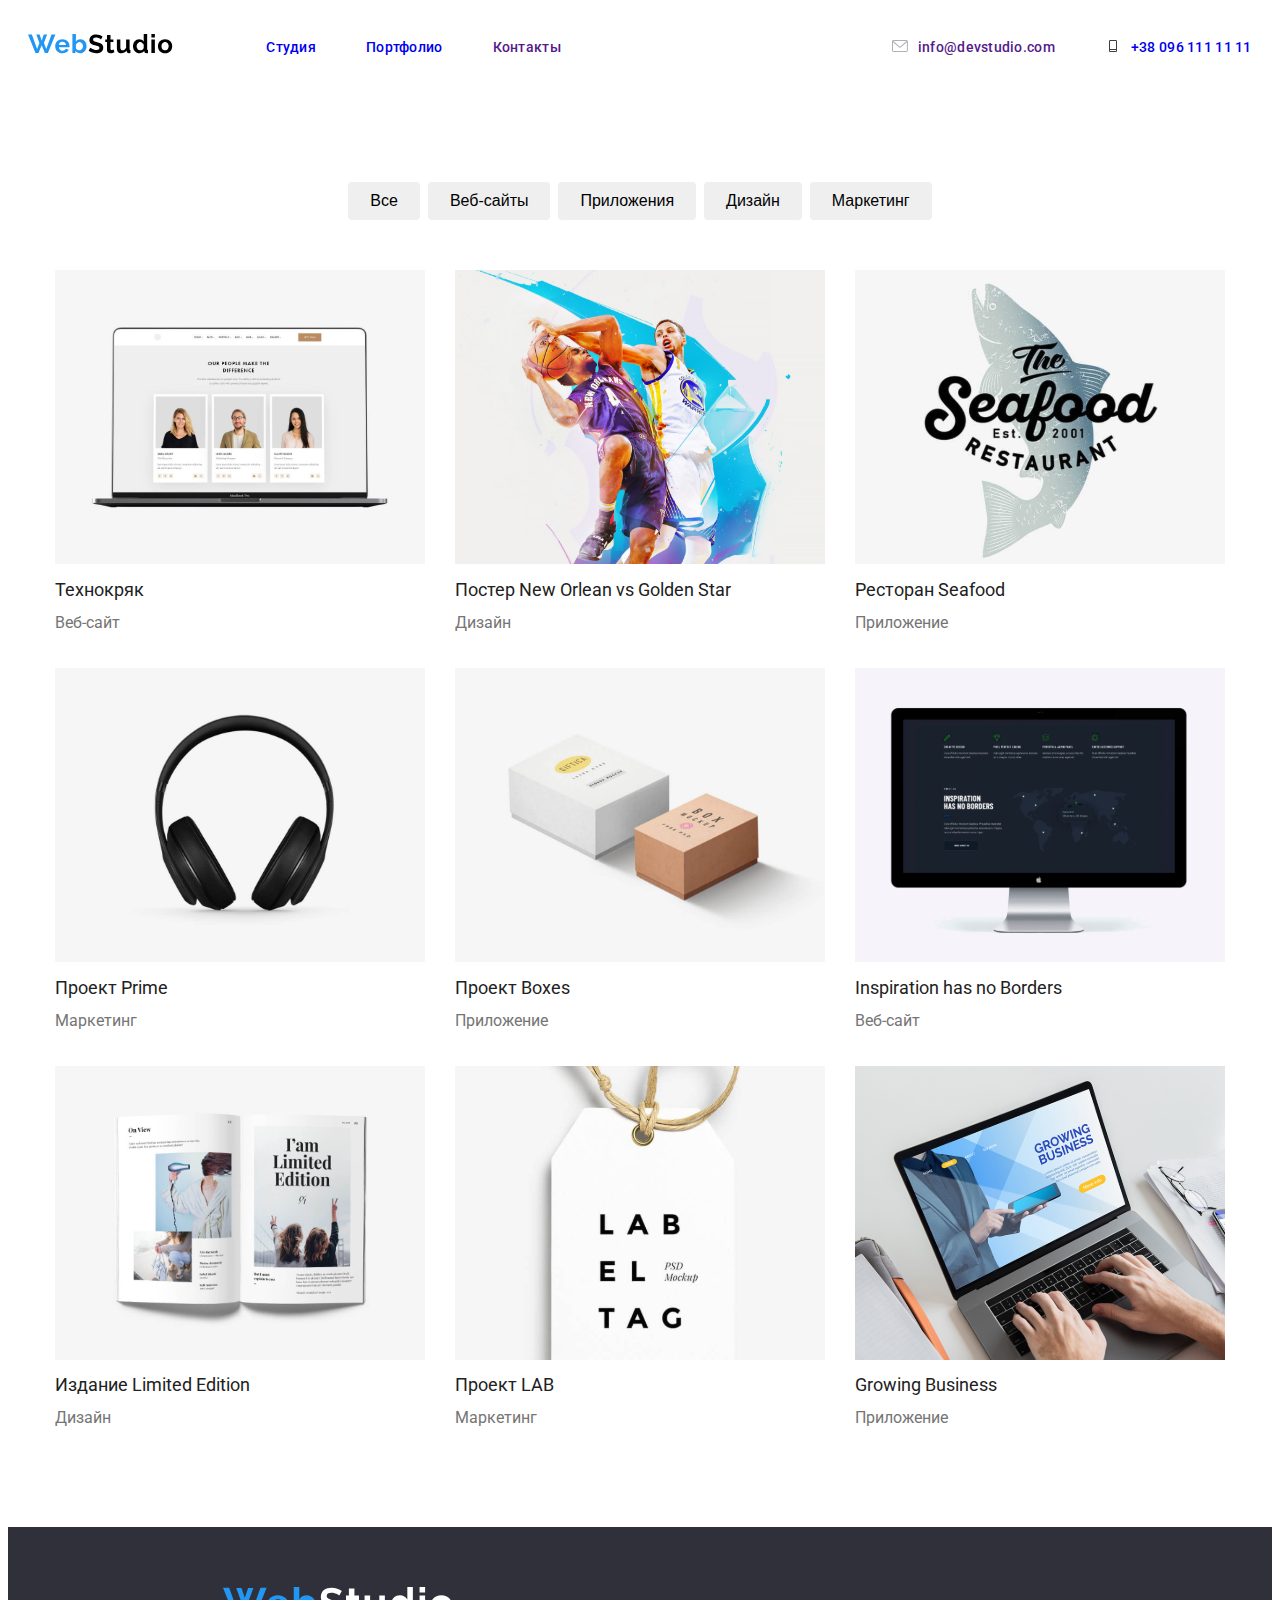
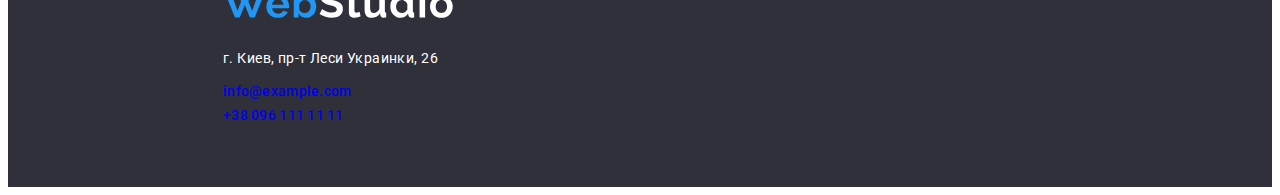
==== portfolio.html @ 1496f811 "1" ====
<!DOCTYPE html>
<html lang="en">
  <head>
    <meta charset="UTF-8" />
    <meta http-equiv="X-UA-Compatible" content="IE=edge" />
    <meta name="viewport" content="width=device-width, initial-scale=1.0" />
    <title>Document</title>
    <link
      rel="stylesheet"
      href="https://cdnjs.cloudflare.com/ajax/libs/modern-normalize/1.1.0/modern-normalize.min.css"
      integrity="sha512-wpPYUAdjBVSE4KJnH1VR1HeZfpl1ub8YT/NKx4PuQ5NmX2tKuGu6U/JRp5y+Y8XG2tV+wKQpNHVUX03MfMFn9Q=="
      crossorigin="anonymous"
      referrerpolicy="no-referrer"
    />
    <link rel="stylesheet" href="./css/styles.css" />
  </head>
  <body>
    <header>
      <nav class="container">
        <a href="./index.html" class="logo">
          <img src="./images/logo-top.svg" alt="лого компании топ" />
        </a>
        <ul class="site-nav-list">
          <li>
            <a href="./index.html">Студия</a>
          </li>
          <li>
            <a href="./portfolio.html">Портфолио</a>
          </li>
          <li>
            <a href="">Контакты</a>
          </li>
        </ul>
        <ul class="contacts">
          <li class="contacts-mail">
            <svg class="icon-mail-image">
              <use
                href="./images/icons.svg/svg-sprite/symbol-defs.svg/symbol-defs.svg#icon-mail-image"
              ></use></svg
            ><a href="">info@devstudio.com</a>
          </li>
          <li class="contacts-phone">
            <svg class="icon-mobile-image">
              <use
                href="./images/icons.svg/svg-sprite/symbol-defs.svg/symbol-defs.svg#icon-mobile-image"
              ></use></svg
            ><a href="tel:+380961111111">+38 096 111 11 11</a>
          </li>
        </ul>
      </nav>
    </header>
    <section class="main-container">
      <div class="portfolio-container">
        <ul class="portfolio-nav">
          <li class="portfolio-nav-list">
            <button class="button-nav">Все</button>
          </li>
          <li class="portfolio-nav-list">
            <button class="button-nav">Веб-сайты</button>
          </li>
          <li class="portfolio-nav-list">
            <button class="button-nav">Приложения</button>
          </li>
          <li class="portfolio-nav-list">
            <button class="button-nav">Дизайн</button>
          </li>
          <li class="portfolio-nav-list">
            <button class="button-nav">Маркетинг</button>
          </li>
        </ul>
        <div class="portfolio-elements-container">
          <div class="portfolio-element">
            <img src="./images/technokryak.svg" alt="" />
            <p class="elements-name">Технокряк</p>
            <p class="elements-desc">Веб-сайт</p>
          </div>
          <div class="portfolio-element">
            <img src="./images/backetball-poster.svg" alt="" />
            <p class="elements-name">Постер New Orlean vs Golden Star</p>
            <p class="elements-desc">Дизайн</p>
          </div>
          <div class="portfolio-element">
            <img src="./images/restaurant-poster.svg" alt="" />
            <p class="elements-name">Ресторан Seafood</p>
            <p class="elements-desc">Приложение</p>
          </div>
          <div class="portfolio-element">
            <img src="./images/headphones.svg" alt="" />
            <p class="elements-name">Проект Prime</p>
            <p class="elements-desc">Маркетинг</p>
          </div>
          <div class="portfolio-element">
            <img src="./images/boxes.svg" alt="" />
            <p class="elements-name">Проект Boxes</p>
            <p class="elements-desc">Приложение</p>
          </div>
          <div class="portfolio-element">
            <img src="./images/monoblock.svg" alt="" />
            <p class="elements-name">Inspiration has no Borders</p>
            <p class="elements-desc">Веб-сайт</p>
          </div>
          <div class="portfolio-element">
            <img src="./images/book.svg" alt="" />
            <p class="elements-name">Издание Limited Edition</p>
            <p class="elements-desc">Дизайн</p>
          </div>
          <div class="portfolio-element">
            <img src="./images/label.svg" alt="" />
            <p class="elements-name">Проект LAB</p>
            <p class="elements-desc">Маркетинг</p>
          </div>
          <div class="portfolio-element">
            <img src="./images/laptop.svg" alt="" />
            <p class="elements-name">Growing Business</p>
            <p class="elements-desc">Приложение</p>
          </div>
        </div>
      </div>
    </section>
    <footer class="footer">
      <div class="footer-container">
        <a class="logo-bottom">
          <img src="./images/logo-bottom.svg" />
        </a>
        <p class="adress">г. Киев, пр-т Леси Украинки, 26</p>
        <a class="e-mail" href="info@example.com">info@example.com</a>
        <a class="number" href="tel:+380961111111">+38 096 111 11 11</a>
        <!-- <p class="number">+38 099 111 11 11</p> -->
      </div>
    </footer>
  </body>
</html>
---- css/styles.css ----
@import url("https://fonts.googleapis.com/css2?family=Roboto:wght@400;500;700;900&display=swap");

:root {
  --primary-text-colo: rgba (0, 0, 0, 0.8);
}
*,
*::before,
*::after {
  box-sizing: border-box;
}
body {
  font-family: "Roboto", sans-serif;
  line-height: 1.7;
  font-size: 14px;
  color: #212121;
}

a {
  text-decoration: none;
  font-style: normal;
  font-weight: 500;
  font-size: 14px;
  letter-spacing: 0.02em;
}

ul {
  list-style: none;
  margin: 0;
  padding: 0;
}

h1,
h2,
h3,
p,
h5,
h6,
p {
  margin: 0;
}

img {
  width: 100%;
  height: auto;
}

.container {
  height: 80px;
  display: flex;
  align-items: center;
  justify-content: center;
}
.site-nav-list {
  display: flex;
  margin-left: 93px;
}
.site-nav-list li a:hover,
.contacts li a:hover {
  color: #2196f3;
}
.site-nav-list li a:active,
.contacts li a:active {
  color: #2196f3;
}

.icon-mail-image {
  fill: #757575;
  width: 16px;
  height: 12px;
  margin-right: 10px;
}
.icon-mail-image:hover,
.icon-mobile-image :hover {
  fill: #2196f3;
}

.icon-mobile-image {
  width: 16px;
  height: 12px;
  margin-right: 10px;
}

.hero {
  display: flex;
  justify-content: center;
  align-items: center;
  flex-direction: column;
  width: 100%;
  height: 600;
  padding-top: 200px;
  padding-bottom: 200px;
  background-image: url(../images/icons.svg/hero-background.svg);
  background-color: #2f303a;
}

.hero .hero-title {
  max-width: 696px;
  font-style: normal;
  font-weight: 900;
  font-size: 44px;
  line-height: 1.36;
  text-align: center;
  letter-spacing: 0.06em;
  text-transform: uppercase;

  color: #ffffff;
}
button {
  border: 0;
}
.hero .button {
  font-weight: 700;
  font-size: 16px;
  line-height: 1.87;
  letter-spacing: 0.06em;

  color: #ffffff;
  padding: 10px 32px;
  background-color: #2196f3;
  cursor: pointer;
  border-radius: 4px;
}

.site-nav-list li:not(:last-child) {
  margin-right: 50px;
}
.contacts {
  display: flex;
  margin-left: 331px;
}
.contacts li:not(:last-child) {
  margin-right: 50px;
}

.benefits {
  width: 100%;

  margin: 0 auto;
}
.benefits-list {
  display: flex;
  justify-content: center;
  margin-left: auto;
  /* почему тут не работает маржин лефт райт авто?потому что у .benefits маржин 0 auto? */
  margin-right: auto;
  padding-top: 94px;
}
.benefits-list .list-item {
  max-width: 270px;
}
.benefits .list-item:not(:first-child) {
  margin-left: 30px;
}

.list-item::before {
  display: block;
  content: "";
  height: 120px;
  margin-bottom: 30px;
  background-size: contain;
}
.icon-antenna::before {
  background-image: url(../images/icons.svg/Antenna.svg);
}
.icon-cloks::before {
  background-image: url(../images/icons.svg/Cloks.svg);
}
.icon-diagram::before {
  background-image: url(../images/icons.svg/Diagram.svg);
}
.icon-astronaut::before {
  background-image: url(../images/icons.svg/Astronaut.svg);
}
.benefits-list .title {
  font-style: normal;
  font-weight: 700;
  font-size: 14px;
  line-height: 1.1721;
  letter-spacing: 0.03em;
  text-transform: uppercase;
}

.benefits-list .text {
  font-weight: 400;
  font-size: 14px;
  line-height: 1.7142;
  letter-spacing: 0.03em;
  padding-top: 10px;
  color: #757575;
}

.benefits .title-specializations {
  width: 100%;
  height: auto;
  text-align: center;
  font-weight: 700;
  font-size: 36px;
  line-height: 1.1719;
  padding-top: 94px;
  /* ???? правильно ли сделал что дал паддинг топ? */
}

.specializations-images {
  display: flex;
  width: 100%;
  height: auto;
  justify-content: center;
  padding-top: 50px;
  /* margin: 0 auto; это не работает (не ставит картинки по центру,видимо потому что width 100% и ему не откуда отталкиваться */
}

.specializations-images .img {
  width: 370px;
  height: 294px;
}

.specializations-images .img:not(:first-child) {
  margin-left: 30px;
}

.team-container {
  margin-top: 94px;
  background-color: #f5f4fa;
  padding-bottom: 94px;
}

.team-container h2 {
  font-style: normal;
  font-weight: 700;
  font-size: 36px;
  text-align: center;
  padding-top: 94px;
}

.command-section {
  width: 73.125%;
  height: auto;
  padding-top: 50px;
  /* padding-bottom: 94px; */
  display: flex;
  margin-left: auto;
  margin-right: auto;
  /* background-color: #ffffff; */
}
.command-card {
  background-color: #ffffff;
  box-shadow: 0px 2px 1px 0px rgba(0, 0, 0, 0.2);
  box-shadow: 0px 1px 1px 0px rgba(0, 0, 0, 0.14);
  box-shadow: 0px 1px 3px 0px rgba(0, 0, 0, 0.12);
}

.command-card:not(:first-child) {
  width: calc(100%-90) / 3;
  margin-left: 30px;
}

.command-card h5 {
  padding-top: 30px;
  text-align: center;
  font-style: normal;
  font-weight: 500;
  font-size: 16px;
  line-height: 1, 1875;
}

.command-card h6 {
  padding-top: 10px;
  margin-bottom: 15px;
  text-align: center;
  font-style: normal;
  font-weight: 400;
  font-size: 16px;
  line-height: 1, 1875;
}
.social-links {
  display: flex;
  width: 206px;
  height: 44px;
  margin-left: auto;
  margin-right: auto;
  margin-bottom: 19px;
  justify-content: space-between;
  text-align: center;
  /* object-position: 50% 50%; */
}
.social-item {
  width: 44px;
  height: 44px;
  border-radius: 50%;

  fill: #afb1b8;
  background-color: afb1b8;
  /* object-position: 50% 50%; */
}
.social-item:hover {
  background-color: #2196f3;
  fill: #ffffff;
}
.social-icon {
  width: 20px;
  height: 20px;
  /* object-position: 50% 50%; */

  /* fill: #afb1b8; */
}
/* .social-icon:hover {
  fill: #ffffff;
} */
.clients {
  padding: 94px;
  padding-left: auto;
  padding-right: auto;
}
.clients-text {
  text-align: center;
  margin-bottom: 50px;
}

.clients-list {
  display: flex;
  text-align: center;

  justify-content: space-between;
  width: 1170px;
  height: 92px;
  margin-left: auto;
  margin-right: auto;
}
svg {
  width: 100%;
  height: 100%;
}

.clients-item {
  width: 170px;
  height: 92px;
  fill: #afb1b8;
  border-color: #afb1b8;
}
.clients-item:hover {
  fill: #2196f3;
}
/* Футер */

.footer {
  width: 100%;
  height: auto;
  background-color: #2f303a;
}

.footer-container .logo-bottom {
  display: block;
  width: 231px;
  height: auto;
}
.footer-container {
  padding-top: 60px;
  padding-bottom: 60px;
  padding-left: 215px;
  font-style: normal;
  font-size: 14px;
  line-height: 24px;
  letter-spacing: 0.03em;
  color: #ffffff;
}

.adress {
  padding-top: 20px;
}

.e-mail {
  display: block;
  padding-top: 9px;
}

.number {
  padding-top: 9px;
  /* padding-bottom: 60px; */
}

/* страница "Портфолио" */
.icon-mail-image {
  fill: #afb1b8;
}
.contacts-mail ::before {
  /*??? тоже не работает background-image: url(../images/icons.svg/svg-sprite/prosto-svg-katinki/mail-image.svg); */
  /*????? не работает background-image: url(../images/icons.svg/svg-sprite/symbol-defs.svg/symbol-defs.svg#icon-mail-image); */
}
.main-container {
  height: auto;
  padding-left: 15px;
  padding-right: 15px;
  margin-left: auto;
  margin-right: auto;
}

.portfolio-container {
  padding-top: 94px;
  padding-bottom: 94px;
}

.portfolio-nav {
  display: flex;
  justify-content: center;
}

.portfolio-nav-list .button-nav {
  padding: 6px 22px;
  font-style: Medium;
  font-size: 16px;
  line-height: 26px;
  border: none;
  border-radius: 4px;
}

.portfolio-nav-list .button-nav:hover {
  color: #ffffff;
  background-color: #2196f3;
}

.portfolio-nav-list:not(:first-child) {
  margin-left: 8px;
}

.portfolio-elements-container {
  display: flex;
  width: 1170px;
  display: flex;
  flex-wrap: wrap;
  padding-top: 50px;
  margin-left: auto;
  margin-right: auto;
}

.portfolio-element {
  width: calc(100%-60px) / 3;
  margin-right: 30px;
  margin-bottom: 30px;
}

.portfolio-element:nth-child(3n) {
  margin-right: 0px;
}

.portfolio-element:nth-last-child(-n + 3) {
  margin-bottom: 0px;
}

.elements-name {
  font-style: Bold;
  font-size: 18px;
  line-height: 2;
}

.elements-desc {
  font-style: Regular;
  font-size: 16px;
  line-height: 1.875;
  color: #757575;
}
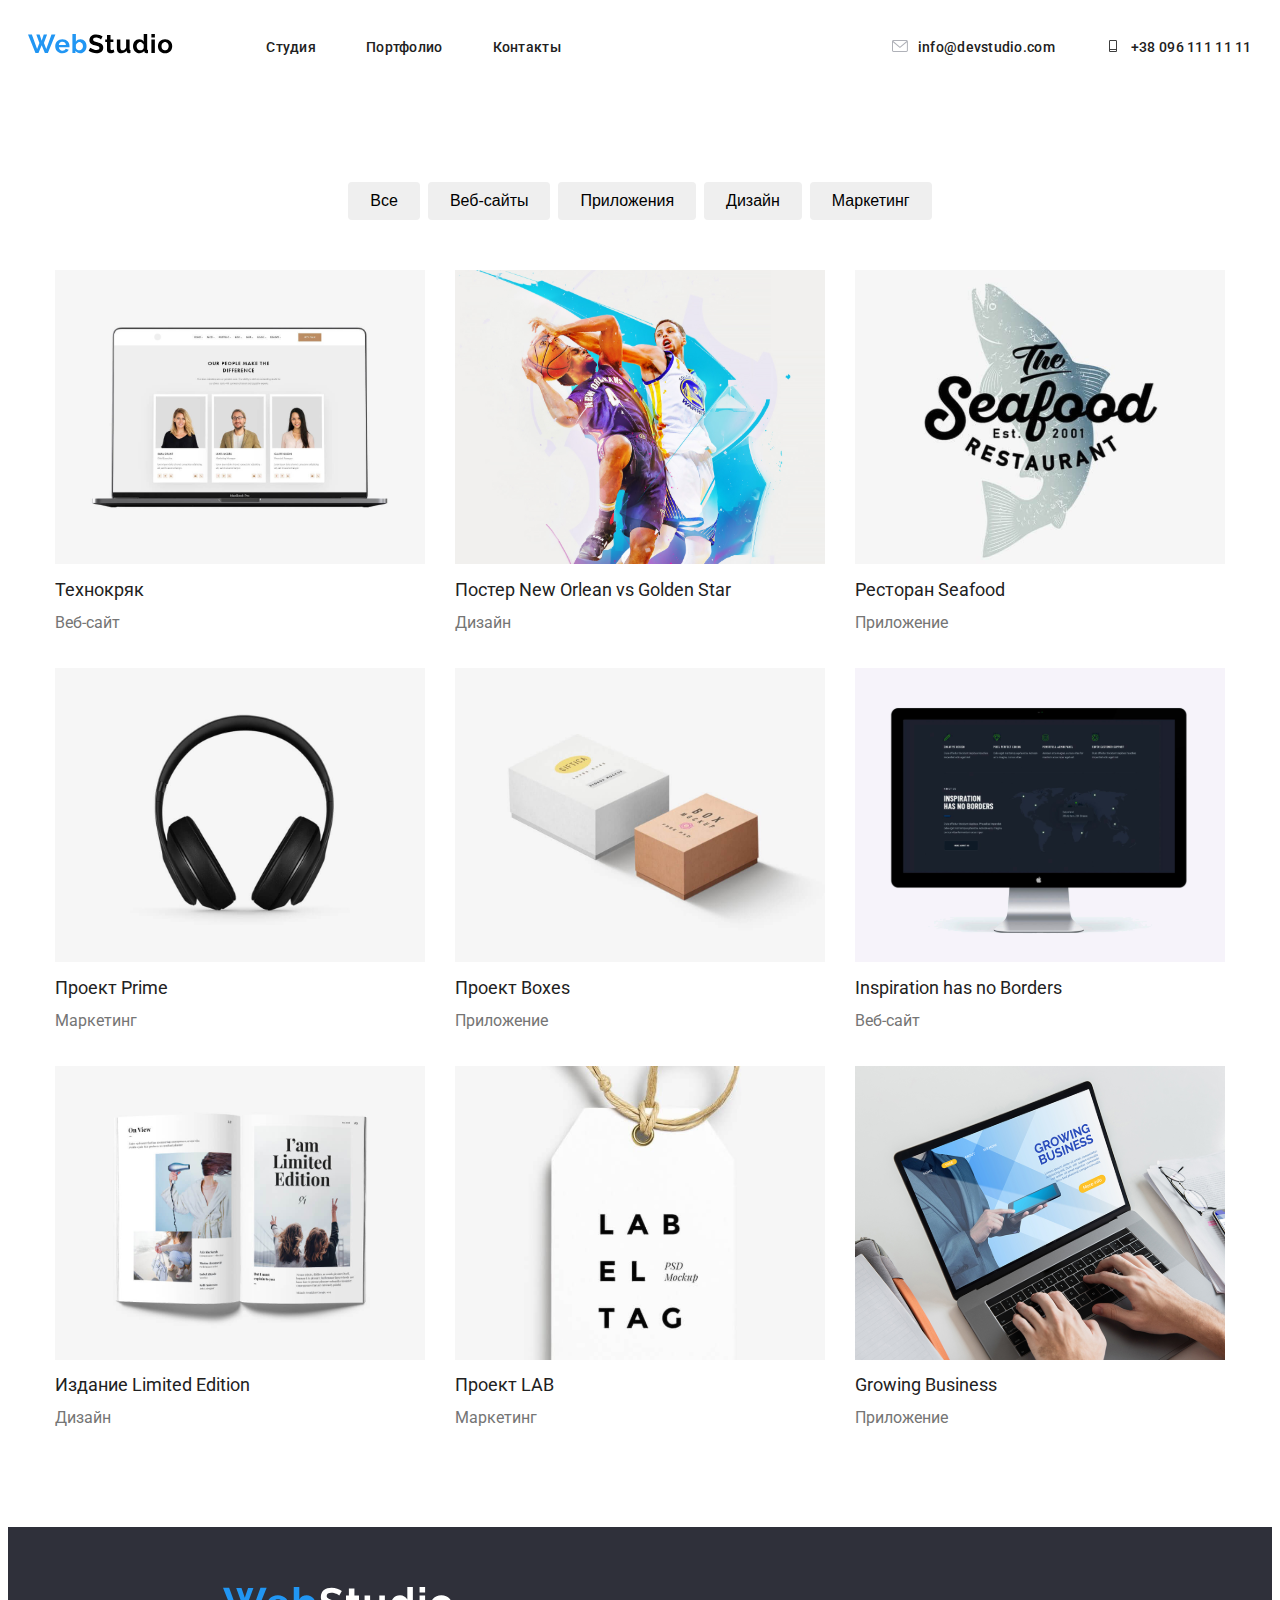
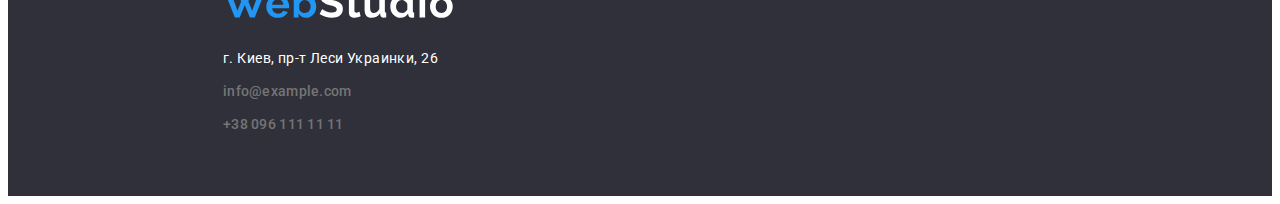
==== commit c400e1da: "1" ====
--- a/portfolio.html
+++ b/portfolio.html
@@ -22,13 +22,13 @@
         </a>
         <ul class="site-nav-list">
           <li>
-            <a href="./index.html">Студия</a>
+            <a class="site-nav-link" href="./index.html">Студия</a>
           </li>
           <li>
-            <a href="./portfolio.html">Портфолио</a>
+            <a class="site-nav-link" href="./portfolio.html">Портфолио</a>
           </li>
           <li>
-            <a href="">Контакты</a>
+            <a class="site-nav-link" href="">Контакты</a>
           </li>
         </ul>
         <ul class="contacts">
@@ -70,47 +70,103 @@
         </ul>
         <div class="portfolio-elements-container">
           <div class="portfolio-element">
-            <img src="./images/technokryak.svg" alt="" />
+            <div class="portfolio-element-image">
+              <img src="./images/technokryak.svg" alt="" />
+              <div class="background-image">
+                <p>
+                  Ресурс предлагает комплексные предложения с разным уровнем
+                  функционала и сервисов. Все это позволит посетителю получить
+                  исчерпывающие сведения о компании или частном лице.
+                </p>
+              </div>
+            </div>
             <p class="elements-name">Технокряк</p>
             <p class="elements-desc">Веб-сайт</p>
           </div>
           <div class="portfolio-element">
-            <img src="./images/backetball-poster.svg" alt="" />
+            <div class="portfolio-element-image">
+              <img src="./images/backetball-poster.svg" alt="" />
+              <div class="background-image">
+                <p>
+                  Ресурс предлагает комплексные предложения с разным уровнем
+                  функционала и сервисов. Все это позволит посетителю получить
+                  исчерпывающие сведения о компании или частном лице.
+                </p>
+              </div>
+            </div>
+
             <p class="elements-name">Постер New Orlean vs Golden Star</p>
             <p class="elements-desc">Дизайн</p>
           </div>
           <div class="portfolio-element">
-            <img src="./images/restaurant-poster.svg" alt="" />
+            <div class="portfolio-element-image">
+              <img src="./images/restaurant-poster.svg" alt="" />
+              <div class="background-image">
+                <p>какой-то текст</p>
+              </div>
+            </div>
+
             <p class="elements-name">Ресторан Seafood</p>
             <p class="elements-desc">Приложение</p>
           </div>
           <div class="portfolio-element">
-            <img src="./images/headphones.svg" alt="" />
+            <div class="portfolio-element-image">
+              <img src="./images/headphones.svg" alt="" />
+              <div class="background-image">
+                <p>Какой-то текст</p>
+              </div>
+            </div>
+
             <p class="elements-name">Проект Prime</p>
             <p class="elements-desc">Маркетинг</p>
           </div>
           <div class="portfolio-element">
-            <img src="./images/boxes.svg" alt="" />
+            <div class="portfolio-element-image">
+              <img src="./images/boxes.svg" alt="" />
+              <div class="background-image">
+                <p>Some text</p>
+              </div>
+            </div>
             <p class="elements-name">Проект Boxes</p>
             <p class="elements-desc">Приложение</p>
           </div>
           <div class="portfolio-element">
-            <img src="./images/monoblock.svg" alt="" />
+            <div class="portfolio-element-image">
+              <img src="./images/monoblock.svg" alt="" />
+              <div class="background-image">
+                <p>Some text</p>
+              </div>
+            </div>
             <p class="elements-name">Inspiration has no Borders</p>
             <p class="elements-desc">Веб-сайт</p>
           </div>
           <div class="portfolio-element">
-            <img src="./images/book.svg" alt="" />
+            <div class="portfolio-element-image">
+              <img src="./images/book.svg" alt="" />
+              <div class="background-image">
+                <p>Some text</p>
+              </div>
+            </div>
             <p class="elements-name">Издание Limited Edition</p>
             <p class="elements-desc">Дизайн</p>
           </div>
           <div class="portfolio-element">
-            <img src="./images/label.svg" alt="" />
+            <div class="portfolio-element-image">
+              <img src="./images/label.svg" alt="" />
+              <div class="background-image">
+                <p>Some text</p>
+              </div>
+            </div>
             <p class="elements-name">Проект LAB</p>
             <p class="elements-desc">Маркетинг</p>
           </div>
           <div class="portfolio-element">
-            <img src="./images/laptop.svg" alt="" />
+            <div class="portfolio-element-image">
+              <img src="./images/laptop.svg" alt="" />
+              <div class="background-image">
+                <p>Some text</p>
+              </div>
+            </div>
             <p class="elements-name">Growing Business</p>
             <p class="elements-desc">Приложение</p>
           </div>
@@ -123,9 +179,10 @@
           <img src="./images/logo-bottom.svg" />
         </a>
         <p class="adress">г. Киев, пр-т Леси Украинки, 26</p>
-        <a class="e-mail" href="info@example.com">info@example.com</a>
-        <a class="number" href="tel:+380961111111">+38 096 111 11 11</a>
-        <!-- <p class="number">+38 099 111 11 11</p> -->
+        <div class="footer-contacts">
+          <a class="e-mail" href="info@example.com">info@example.com</a>
+          <a class="number" href="tel:+380961111111">+38 096 111 11 11</a>
+        </div>
       </div>
     </footer>
   </body>
--- a/css/styles.css
+++ b/css/styles.css
@@ -13,6 +13,10 @@
   line-height: 1.7;
   font-size: 14px;
   color: #212121;
+}
+svg {
+  width: 100%;
+  height: 100%;
 }
 
 a {
@@ -21,6 +25,7 @@
   font-weight: 500;
   font-size: 14px;
   letter-spacing: 0.02em;
+  color: rgba(33, 33, 33, 1);
 }
 
 ul {
@@ -62,7 +67,27 @@
 .contacts li a:active {
   color: #2196f3;
 }
-
+.site-nav-list li {
+  position: relative;
+}
+.site-nav-link::after {
+  content: "";
+  position: absolute;
+  left: 0;
+  bottom: 0;
+
+  display: block;
+  width: 100%;
+  height: 5px;
+  background-color: #2196f3;
+
+  transform: scaleX(0);
+  transition: 250ms;
+}
+
+.site-nav-link:hover:after {
+  transform: scaleX(1);
+}
 .icon-mail-image {
   fill: #757575;
   width: 16px;
@@ -91,6 +116,15 @@
   padding-bottom: 200px;
   background-image: url(../images/icons.svg/hero-background.svg);
   background-color: #2f303a;
+
+  position: relative;
+}
+.hero-background {
+  position: absolute;
+  width: 100%;
+  height: auto;
+  background-image: rgba(47, 48, 58, 0.4);
+  background-repeat: no-repeat;
 }
 
 .hero .hero-title {
@@ -105,9 +139,11 @@
 
   color: #ffffff;
 }
+
 button {
   border: 0;
 }
+
 .hero .button {
   font-weight: 700;
   font-size: 16px;
@@ -120,14 +156,94 @@
   cursor: pointer;
   border-radius: 4px;
 }
-
+.backdrop {
+  position: fixed;
+  top: 0;
+  left: 0;
+  width: 100%;
+  height: 100%;
+  background-color: rgba(117, 117, 117, 0.9);
+  /* background-image: url(..//images/alexey-is-sitting.jpg);
+  background-size: contain;
+  opacity: 1; */
+}
+.backdrop.is-hidden {
+  opacity: 0;
+  pointer-events: none;
+}
+
+.modal {
+  position: absolute;
+  top: 50%;
+  left: 50%;
+  transform: translate(-50%, -50%);
+  min-height: 400px;
+  min-width: 400px;
+  padding: 15px;
+  text-align: center;
+  /* display: table-column;
+  vertical-align: bottom; */
+  /* display: flex;
+  align-self: flex-end;
+  flex-direction: column; почему???дети МОДАЛ не унаследуют его характеристики кроме ТЕСТ ЕЛАЙН */
+
+  background-image: url(..//images/alexey-is-sitting.jpg);
+  background-size: contain;
+  background-repeat: no-repeat;
+}
+
+/* .modal-content {
+  height: 100%;
+  width: 100%;
+  display: flex;
+  flex-direction: column;
+  vertical-align: bottom;
+} */
+.privet {
+  /* color: rgb(32, 75, 156); */
+  /* background-color: #2aa5a0;
+  background-image: linear-gradient(90deg, #e3535d, #2aa5a0);
+  -webkit-background-clip: text;
+  font-size: 50px;
+  line-height: 1; */
+
+  font-size: 40px;
+  line-height: 1;
+  background-color: #322aa5;
+  background-image: linear-gradient(90deg, #e3535d, #2a36a5);
+  -webkit-background-clip: text;
+  -webkit-text-fill-color: transparent;
+}
 .site-nav-list li:not(:last-child) {
   margin-right: 50px;
 }
+
+#button {
+  -webkit-animation: button 1s linear infinite;
+  animation: button 1s linear infinite;
+}
+@-webkit-keyframes button {
+  100% {
+    color: rgba(34, 34, 34, 0);
+  }
+}
+@keyframes button {
+  100% {
+    color: rgba(34, 34, 34, 0);
+  }
+}
+#button {
+  background-color: #e3535d;
+  font-size: 15px;
+  border: 3px solid #c6d619;
+}
+
 .contacts {
   display: flex;
   margin-left: 331px;
-}
+  color: rgba(117, 117, 117, 1);
+}
+
 .contacts li:not(:last-child) {
   margin-right: 50px;
 }
@@ -289,23 +405,24 @@
   border-radius: 50%;
 
   fill: #afb1b8;
-  background-color: afb1b8;
+  /* background-color: afb1b8; */
   /* object-position: 50% 50%; */
 }
 .social-item:hover {
   background-color: #2196f3;
   fill: #ffffff;
 }
+.social-item:hover .social-icon {
+  fill: #ffffff;
+}
 .social-icon {
   width: 20px;
   height: 20px;
-  /* object-position: 50% 50%; */
-
-  /* fill: #afb1b8; */
-}
-/* .social-icon:hover {
-  fill: #ffffff;
-} */
+  fill: #afb1b8;
+
+  object-position: 50% 50%;
+}
+
 .clients {
   padding: 94px;
   padding-left: auto;
@@ -326,10 +443,6 @@
   margin-left: auto;
   margin-right: auto;
 }
-svg {
-  width: 100%;
-  height: 100%;
-}
 
 .clients-item {
   width: 170px;
@@ -354,6 +467,7 @@
   height: auto;
 }
 .footer-container {
+  display: block;
   padding-top: 60px;
   padding-bottom: 60px;
   padding-left: 215px;
@@ -368,24 +482,24 @@
   padding-top: 20px;
 }
 
+.footer-contacts a {
+  display: block;
+}
 .e-mail {
-  display: block;
   padding-top: 9px;
+  color: rgba(117, 117, 117, 1);
 }
 
 .number {
   padding-top: 9px;
-  /* padding-bottom: 60px; */
+  color: rgba(117, 117, 117, 1);
 }
 
 /* страница "Портфолио" */
 .icon-mail-image {
   fill: #afb1b8;
 }
-.contacts-mail ::before {
-  /*??? тоже не работает background-image: url(../images/icons.svg/svg-sprite/prosto-svg-katinki/mail-image.svg); */
-  /*????? не работает background-image: url(../images/icons.svg/svg-sprite/symbol-defs.svg/symbol-defs.svg#icon-mail-image); */
-}
+
 .main-container {
   height: auto;
   padding-left: 15px;
@@ -458,3 +572,30 @@
   line-height: 1.875;
   color: #757575;
 }
+/* ПОЧЕМУ ССЫЛКУ В КАРТОЧКЕ ВЗЛИ ЧЕРНЫЙ ЦВЕТ!?
+я же им дал тескт декорейшн 0 */
+
+.portfolio-element-image {
+  position: relative;
+  overflow: hidden;
+}
+.background-image {
+  position: absolute;
+  display: flex;
+  top: 0;
+  left: 0;
+  width: 100%;
+  height: 100%;
+  color: #ffffff;
+  text-align: center;
+  align-items: center;
+  /* padding: 63px 24px; */
+
+  background-color: rgba(33, 150, 243, 0.9);
+  transform: translateY(100%);
+  transition: transform 250ms cubic-bezier(0.4, 0, 0.2, 1);
+}
+
+.portfolio-element-image:hover .background-image {
+  transform: translateY(0);
+}
